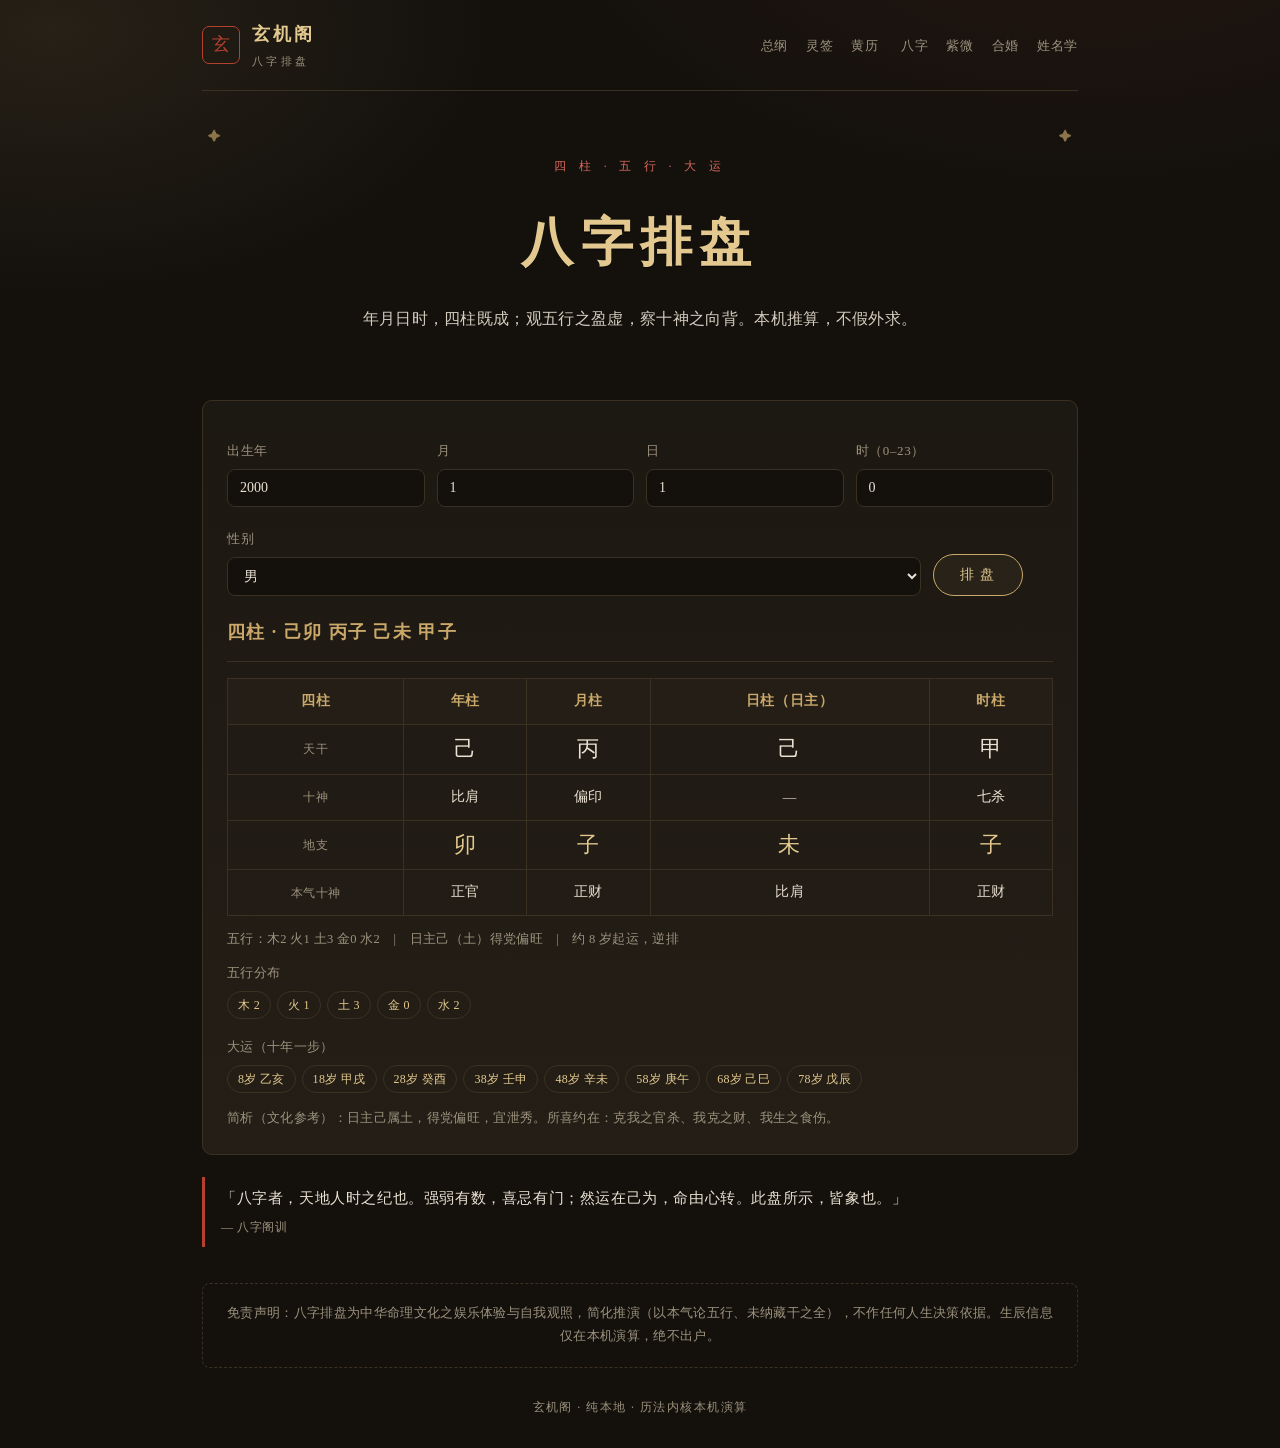
==== modules/bazi.html @ bf143e60 "chore: 将 worker.js 纳入自审排除（内部 ASSETS 绑定非外联）" ====
<!DOCTYPE html>
<html lang="zh-CN">
<head>
<meta charset="UTF-8">
<meta name="viewport" content="width=device-width, initial-scale=1.0">
<title>玄机阁 · 八字排盘</title>
<meta name="description" content="玄机阁八字排盘：四柱五行、十神大运，纯本地历法内核演算，生辰不出本机，零依赖零AI。">
<meta property="og:title" content="玄机阁 · 八字排盘">
<meta property="og:description" content="四柱五行、十神大运，本机推算，不假外求。">
<meta property="og:type" content="website">
<meta property="og:locale" content="zh_CN">
<meta name="theme-color" content="#14110d">
<link rel="icon" href="data:,">
<link rel="stylesheet" href="../assets/style.css">
</head>
<body>
<a class="skip" href="#main">跳到主要内容</a>
<div class="wrap" id="main">
  <div class="topbar">
    <div class="brand"><span class="seal">玄</span><div><b>玄机阁</b><small>八字排盘</small></div></div>
    <nav class="nav">
      <a href="../index.html">总纲</a><a href="lingqian.html">灵签</a><a href="huangli.html">黄历</a>
      <a href="bazi.html">八字</a><a href="ziwei.html">紫微</a><a href="hehun.html">合婚</a><a href="nameology.html">姓名学</a>
    </nav>
  </div>

  <header class="hero">
    <div class="kicker">四 柱 · 五 行 · 大 运</div>
    <h1>八字排盘</h1>
    <p class="edict">年月日时，四柱既成；观五行之盈虚，察十神之向背。本机推算，不假外求。</p>
  </header>

  <div class="panel">
    <div class="row">
      <div><label for="by">出生年</label><input type="number" id="by" min="1900" max="2100" value="2000"></div>
      <div><label for="bm">月</label><input type="number" id="bm" min="1" max="12" value="1"></div>
      <div><label for="bd">日</label><input type="number" id="bd" min="1" max="31" value="1"></div>
      <div><label for="bh">时（0–23）</label><input type="number" id="bh" min="0" max="23" value="0"></div>
    </div>
    <div class="row" style="margin-top:6px">
      <div><label for="bg">性别</label>
        <select id="bg"><option value="男">男</option><option value="女">女</option></select>
      </div>
      <div style="flex:0 0 auto;display:flex;align-items:flex-end">
        <button class="btn gold" id="calcBtn">排 盘</button>
      </div>
    </div>

    <div id="out" aria-live="polite" style="margin-top:20px"></div>
  </div>

  <div class="verse">「八字者，天地人时之纪也。强弱有数，喜忌有门；然运在己为，命由心转。此盘所示，皆象也。」<span class="src">— 八字阁训</span></div>

  <div class="disclaimer">免责声明：八字排盘为中华命理文化之娱乐体验与自我观照，简化推演（以本气论五行、未纳藏干之全），不作任何人生决策依据。生辰信息仅在本机演算，绝不出户。</div>
  <footer>玄机阁 · 纯本地 · 历法内核本机演算</footer>
</div>

<script defer src="../assets/config.js"></script>
<script defer src="../assets/logger.js"></script>
<script defer src="../assets/core.js"></script>
<script defer src="../assets/bazi.js"></script>
<script>
document.addEventListener('DOMContentLoaded', function () {
  if (window.XJ_LOG) XJ_LOG.install();
  (function () {
  function el(id) { return document.getElementById(id); }
  function pillarTable(r) {
    var p = r.piller;
    var head = '<tr><th>四柱</th><th>年柱</th><th>月柱</th><th>日柱（日主）</th><th>时柱</th></tr>';
    var gan = '<tr><td class="lbl">天干</td>' + p.gan.map(function (g, i) {
      return '<td class="pillar-gan' + (i === 2 ? ' qian-edict' : '') + '">' + g + '</td>';
    }).join('') + '</tr>';
    var tg = '<tr><td class="lbl">十神</td>' + p.tg.map(function (t) {
      return '<td>' + (t === '日主' ? '—' : t) + '</td>';
    }).join('') + '</tr>';
    var zhi = '<tr><td class="lbl">地支</td>' + p.zhi.map(function (z) {
      return '<td class="pillar-zi">' + z + '</td>';
    }).join('') + '</tr>';
    var dz = '<tr><td class="lbl">本气十神</td>' + p.dz.map(function (t) {
      return '<td>' + t + '</td>';
    }).join('') + '</tr>';
    return '<table class="bazi-table">' + head + gan + tg + zhi + dz + '</table>';
  }

  function showErr(msg) {
    var p = document.createElement('p');
    p.className = 'note';
    p.textContent = '推算出错：' + msg;
    el('out').innerHTML = '';
    el('out').appendChild(p);
  }

  function render() {
    var y = +el('by').value, m = +el('bm').value, d = +el('bd').value,
        h = +el('bh').value, g = el('bg').value;
    if (!y || !m || !d) return;
    if (y < 1900 || y > 2100) { showErr('出生年仅支持 1900–2100。'); return; }
    var r;
    try { r = XJ_BAZI.bazi(y, m, d, h, g); }
    catch (e) { showErr(e.message); return; }

    var wx = '<div class="wuxing-bar">';
    ['木', '火', '土', '金', '水'].forEach(function (w) {
      wx += '<span>' + w + ' ' + r.wx[w] + '</span>';
    });
    wx += '</div>';

    var dy = '<div class="wuxing-bar">';
    r.daYun.forEach(function (s) { dy += '<span>' + s.age + '岁 ' + s.gz + '</span>'; });
    dy += '</div>';

    var html = '';
    html += '<h2 style="font-size:18px">四柱 · ' + r.text.four.join(' ') + '</h2>';
    html += pillarTable(r);
    html += '<div class="note" style="margin-top:12px">五行：' + r.text.wxLine + '　|　' + r.text.meLine +
      '　|　' + r.text.daYunLine + '</div>';
    html += '<div style="margin:10px 0 4px;color:var(--muted);font-size:13px">五行分布</div>' + wx;
    html += '<div style="margin:16px 0 4px;color:var(--muted);font-size:13px">大运（十年一步）</div>' + dy;
    html += '<p class="note" style="margin-top:14px">简析（文化参考）：日主' + r.me + '属' + r.meWx +
      '，' + (r.strong ? '得党偏旺，宜泄秀' : '偏弱，宜生扶') + '。所喜约在：' + r.xi.join('、') + '。</p>';
    el('out').innerHTML = html;
  }

  el('calcBtn').addEventListener('click', render);
  render();
})();
});
</script>
</body>
</html>
---- assets/style.css ----
/* 玄机阁 · 设计系统 style.css
   沉金 / 朱砂 · 系统衬线 · 手写动效 · 尊重 prefers-reduced-motion
   零外部依赖：不引任何字体 / 库 / CDN */

:root{
  --ink:#14110d;          /* 背景 近墨微暖 */
  --ink-2:#1c1812;        /* 面板 */
  --ink-3:#241e16;        /* 面板深 */
  --gold:#c9a86a;         /* 沉金 */
  --gold-soft:#e3c98f;    /* 沉金亮 */
  --gold-dim:#8c754a;     /* 沉金暗 */
  --cinnabar:#b5402f;     /* 朱砂 */
  --cinnabar-soft:#d9685a;/* 朱砂亮 */
  --paper:#e9e1d2;        /* 宣纸正文 */
  --muted:#9c927e;        /* 次要 */
  --line:#3a3122;         /* 细线 */
  --serif:"Songti SC","STSong","SimSun","Noto Serif CJK SC","Source Han Serif SC",serif;
  --kai:"Kaiti SC","STKaiti","Kaiti","SimKai",var(--serif);
  --radius:10px;
  --maxw:920px;
}

*{box-sizing:border-box;margin:0;padding:0}
html{-webkit-text-size-adjust:100%;scroll-behavior:smooth}
body{
  font-family:var(--serif);
  background:
    radial-gradient(900px 500px at 85% -8%,rgba(181,64,47,.10),transparent 60%),
    radial-gradient(800px 480px at 4% 2%,rgba(201,168,106,.10),transparent 55%),
    var(--ink);
  color:var(--paper);
  line-height:1.85;
  letter-spacing:.02em;
  -webkit-font-smoothing:antialiased;
  min-height:100vh;
}
a{color:var(--gold-soft);text-decoration:none}
img{max-width:100%}
.wrap{max-width:var(--maxw);margin:0 auto;padding:0 22px}

/* —— 顶栏 —— */
.topbar{display:flex;align-items:center;justify-content:space-between;
  padding:18px 0;border-bottom:1px solid var(--line)}
.brand{display:flex;align-items:center;gap:12px}
.brand .seal{display:inline-grid;place-items:center;width:38px;height:38px;
  border:1px solid var(--cinnabar);border-radius:7px;color:var(--cinnabar);
  font-family:var(--kai);font-size:18px;letter-spacing:0;flex:none}
.brand b{font-size:18px;color:var(--gold-soft);letter-spacing:.18em;font-weight:600}
.brand small{display:block;color:var(--muted);font-size:11px;letter-spacing:.3em}
.nav a{color:var(--muted);font-size:13px;margin-left:18px;letter-spacing:.05em;transition:.2s}
.nav a:hover{color:var(--gold-soft)}

/* —— 扉页 / Hero —— */
.hero{text-align:center;padding:64px 0 44px;position:relative}
.hero:before,.hero:after{content:"✦";color:var(--gold-dim);font-size:13px;position:absolute;top:34px}
.hero:before{left:6px}.hero:after{right:6px}
.hero .kicker{color:var(--cinnabar-soft);letter-spacing:.4em;font-size:12px}
.hero h1{font-size:clamp(34px,7vw,52px);color:var(--gold-soft);letter-spacing:.14em;
  margin:18px 0 10px;text-shadow:0 1px 0 #000;font-weight:600}
.hero .edict{max-width:600px;margin:14px auto 0;color:var(--paper);opacity:.9;font-size:15.5px}
.hero .today{margin-top:22px;color:var(--muted);font-size:13px}
.hero .today b{color:var(--gold-soft);font-weight:400}

/* —— 按钮（印章风）—— */
.btn{display:inline-block;border:1px solid var(--cinnabar);color:var(--cinnabar-soft);
  background:rgba(181,64,47,.06);padding:11px 26px;border-radius:24px;font-size:14px;
  letter-spacing:.1em;cursor:pointer;transition:.2s;font-family:var(--serif)}
.btn:hover{background:rgba(181,64,47,.16);color:var(--paper)}
.btn.gold{border-color:var(--gold);color:var(--gold-soft);background:rgba(201,168,106,.06)}
.btn.gold:hover{background:rgba(201,168,106,.16)}
.btn:focus-visible{outline:2px solid var(--gold-soft);outline-offset:2px}

/* —— 模块宫格 —— */
.grid{display:grid;grid-template-columns:repeat(3,1fr);gap:16px;margin:30px 0}
.tile{background:linear-gradient(180deg,var(--ink-2),var(--ink-3));
  border:1px solid var(--line);border-radius:var(--radius);padding:20px 18px;
  display:block;transition:.22s;position:relative;overflow:hidden}
.tile:hover{transform:translateY(-3px);border-color:var(--gold-dim);
  box-shadow:0 10px 30px rgba(0,0,0,.4)}
.tile .ic{font-size:26px;color:var(--gold);margin-bottom:10px}
.tile h3{font-size:17px;color:var(--gold-soft);letter-spacing:.06em;margin-bottom:6px;font-weight:600}
.tile p{font-size:12.5px;color:var(--muted);line-height:1.7}
.tile .tag{position:absolute;top:14px;right:14px;font-size:10px;color:var(--muted);
  border:1px solid var(--line);border-radius:10px;padding:1px 7px;letter-spacing:.05em}
.tile .tag.hot{color:var(--cinnabar-soft);border-color:rgba(181,64,47,.5)}

/* —— 通用面板 / 卡片 —— */
.panel{background:linear-gradient(180deg,var(--ink-2),var(--ink-3));
  border:1px solid var(--line);border-radius:var(--radius);padding:24px;margin:22px 0}
.panel h2{font-size:21px;color:var(--gold);letter-spacing:.08em;border-bottom:1px solid var(--line);
  padding-bottom:12px;margin-bottom:16px;font-weight:600}
.section-title{text-align:center;color:var(--muted);letter-spacing:.3em;font-size:13px;margin:40px 0 4px}

/* —— 表单控件 —— */
label{display:block;color:var(--muted);font-size:13px;margin:14px 0 6px;letter-spacing:.05em}
input[type=date],input[type=text],input[type=number],select{
  width:100%;background:var(--ink);border:1px solid var(--line);border-radius:8px;
  color:var(--paper);font-family:var(--serif);font-size:14px;padding:10px 12px;outline:none}
input:focus,select:focus{border-color:var(--gold-dim)}
.row{display:flex;gap:12px;flex-wrap:wrap}
.row > div{flex:1;min-width:120px}

/* —— 八字排盘表 —— */
.bazi-table{width:100%;border-collapse:collapse;margin:8px 0;font-size:13.5px}
.bazi-table th,.bazi-table td{border:1px solid var(--line);padding:10px 8px;text-align:center;vertical-align:middle}
.bazi-table th{color:var(--gold);background:var(--ink-3);font-weight:600;letter-spacing:.05em}
.bazi-table .pillar-zi{font-size:22px;color:var(--gold-soft);line-height:1.3}
.bazi-table .pillar-gan{font-size:22px;color:var(--paper);line-height:1.3}
.bazi-table .lbl{color:var(--muted);font-size:12px}
.wuxing-bar{display:flex;gap:6px;flex-wrap:wrap;margin:6px 0}
.wuxing-bar span{font-size:12px;border:1px solid var(--line);border-radius:14px;padding:2px 10px;color:var(--gold-soft)}
.note{color:var(--muted);font-size:12.5px;line-height:1.8}

/* —— 灵签 —— */
.qian-stage{text-align:center;padding:18px 0}
.qian-tube{width:84px;height:120px;margin:0 auto 18px;border:1px solid var(--gold-dim);
  border-radius:10px 10px 6px 6px;background:linear-gradient(180deg,var(--ink-3),var(--ink));
  position:relative;overflow:hidden}
.qian-tube:before{content:"";position:absolute;inset:6px 10px;border:1px solid rgba(201,168,106,.25);border-radius:6px}
.qian-glyph{position:absolute;inset:0;display:grid;place-items:center;color:var(--gold-dim);font-size:30px}
.qian-result{max-width:560px;margin:0 auto}
.qian-no{font-family:var(--kai);font-size:30px;color:var(--cinnabar-soft);letter-spacing:.1em}
.qian-level{display:inline-block;font-size:12px;color:var(--gold-soft);border:1px solid var(--line);
  border-radius:12px;padding:2px 12px;margin:8px 0 14px}
.qian-poem{font-family:var(--kai);font-size:18px;color:var(--paper);line-height:2.1;
  letter-spacing:.08em;white-space:pre-line}
.qian-jie{color:var(--muted);font-size:14px;margin-top:14px;line-height:1.9}
.qian-edict{color:var(--gold-soft);font-size:14px;margin-top:14px;font-family:var(--kai);letter-spacing:.05em}

/* —— 黄历 —— */
.hl-head{display:grid;grid-template-columns:auto 1fr;gap:18px;align-items:center}
.hl-date{font-family:var(--kai);font-size:30px;color:var(--gold-soft);line-height:1.3}
.hl-sub{color:var(--muted);font-size:13px;line-height:1.9}
.hl-grid{display:grid;grid-template-columns:1fr 1fr;gap:14px;margin-top:18px}
.hl-box{background:var(--ink);border:1px solid var(--line);border-radius:8px;padding:14px 16px}
.hl-box h4{color:var(--cinnabar-soft);font-size:13px;letter-spacing:.1em;margin-bottom:8px;font-weight:600}
.hl-box .yi,.hl-box .ji{font-size:14px;line-height:2;color:var(--paper)}
.hl-box .ji{color:var(--muted)}
.zx-form{margin-top:18px}
.zx-out{margin-top:14px;font-size:15px;line-height:1.9}
.zx-out .good{color:var(--gold-soft)}
.zx-out .bad{color:var(--cinnabar-soft)}
.zx-out .flat{color:var(--muted)}

/* —— 道诀体引言 —— */
.verse{border-left:3px solid var(--cinnabar);padding:8px 0 8px 16px;color:var(--paper);
  font-size:15px;margin:12px 0;font-family:var(--kai);letter-spacing:.04em}
.verse .src{display:block;color:var(--muted);font-size:12px;margin-top:4px;font-family:var(--serif)}

/* —— 免责声明 / 页脚 —— */
.disclaimer{margin-top:36px;padding:18px 20px;border:1px dashed var(--line);border-radius:8px;
  color:var(--muted);font-size:12.5px;line-height:1.9;text-align:center}
/* —— 合婚：双方并排 —— */
.couple{display:grid;grid-template-columns:1fr 1fr;gap:16px}
.couple .side{border:1px solid var(--line);border-radius:10px;padding:14px}
.couple .side h3{margin:0 0 10px;font-size:15px;color:var(--gold);letter-spacing:.1em}
.duel{display:grid;grid-template-columns:1fr auto 1fr;gap:14px;align-items:center;margin:8px 0 18px}
.duel .mid{color:var(--gold-dim);font-size:22px}
.duel-cap{color:var(--muted);font-size:13px;margin-bottom:4px}
.duel-cap-r{text-align:right}
.xiang-box{text-align:center;margin:6px 0 18px;padding:18px;border:1px solid var(--gold-dim);border-radius:12px;
  background:linear-gradient(180deg,rgba(201,168,106,.07),transparent)}
.xiang-box .x{font-size:30px;letter-spacing:.3em;color:var(--gold);margin-bottom:8px}
.xiang-box .poem{white-space:pre-line;color:var(--ink-2);line-height:1.9;font-size:15px}
.he-dim{margin:10px 0;border:1px solid var(--line);border-radius:10px;padding:12px 14px}
.he-dim .dh{display:flex;justify-content:space-between;align-items:baseline;margin-bottom:6px}
.he-dim .dh b{color:var(--gold);font-size:14px;letter-spacing:.08em}
.he-dim .lvl{font-size:12px;color:var(--muted)}
.he-dim .rel{font-size:12px;color:var(--gold-dim);margin-bottom:4px}
.he-dim .meta{font-size:12px;color:var(--muted);margin-bottom:4px}
.he-dim .tx{font-size:13px;color:var(--ink-2);line-height:1.7}
footer{text-align:center;color:var(--muted);font-size:12px;margin-top:28px;letter-spacing:.12em;padding-bottom:30px}

/* —— 紫微斗数：十二宫盘 —— */
.palace-wrap{margin-top:18px}
.palace-grid{display:grid;grid-template-columns:repeat(4,1fr);gap:10px}
.palace{border:1px solid var(--line);border-radius:8px;padding:10px 11px;background:var(--ink-2);
  min-height:96px;display:flex;flex-direction:column;gap:5px;position:relative}
.palace.ming{border-color:var(--gold);box-shadow:0 0 0 1px rgba(201,168,106,.35) inset}
.palace .pname{font-family:var(--kai);font-size:14px;color:var(--gold-soft);letter-spacing:.06em}
.palace .pzhi{position:absolute;top:8px;right:10px;font-size:12px;color:var(--muted)}
.palace .stars{display:flex;flex-wrap:wrap;gap:4px 7px;align-content:flex-start}
.pstar-main{font-family:var(--serif);font-size:15px;color:var(--paper);font-weight:600}
.palace.ming .pstar-main{color:var(--gold-soft)}
.pstar-aux{font-size:11.5px;color:var(--muted)}
.pstar-aux.qi{color:var(--cinnabar-soft)}
.pstar-aux.good{color:var(--gold-dim)}
.hua-tags{display:flex;flex-wrap:wrap;gap:4px;margin-top:auto}
.hua-tag{font-size:10.5px;padding:1px 6px;border-radius:20px;border:1px solid var(--line);color:var(--gold-dim)}
.hua-tag.l{color:var(--cinnabar-soft);border-color:rgba(181,64,47,.4)}
.hua-tag.k{color:var(--gold-soft);border-color:rgba(201,168,106,.4)}
.four-list{display:flex;flex-wrap:wrap;gap:10px;margin-top:10px}
.four-list .fi{border:1px solid var(--line);border-radius:8px;padding:8px 12px;background:var(--ink-2);min-width:120px}
.four-list .fi b{color:var(--gold-soft);font-weight:600}
.daxian{display:flex;flex-wrap:wrap;gap:8px;margin-top:10px}
.daxian .dx{border:1px solid var(--line);border-radius:8px;padding:6px 10px;background:var(--ink-2);font-size:13px}
.daxian .dx b{color:var(--gold-soft)}
.ziwei-hl{margin-top:6px;color:var(--gold-soft);font-family:var(--kai);font-size:15px}
@media(max-width:720px){.palace-grid{grid-template-columns:repeat(2,1fr)}}

/* —— 无障碍：跳过导航 + 焦点可见（键盘 / 读屏友好）—— */
.skip{position:absolute;left:-9999px;top:0;background:var(--gold);color:var(--ink);
  padding:8px 18px;border-radius:0 0 8px 0;z-index:99;letter-spacing:.12em;font-size:13px}
.skip:focus{left:0;outline:2px solid var(--gold-soft);outline-offset:2px}
a:focus-visible,input:focus-visible,select:focus-visible,
button:focus-visible,textarea:focus-visible{outline:2px solid var(--gold-soft);
  outline-offset:2px;border-radius:4px}
:focus:not(:focus-visible){outline:none}
@media (prefers-reduced-motion: reduce){*{scroll-behavior:auto!important}}

/* —— 动效（受 reduced-motion 保护）—— */
@media (prefers-reduced-motion: no-preference){
  @keyframes xj-float{50%{transform:translateY(-7px)}}
  @keyframes xj-fade{from{opacity:0;transform:translateY(10px)}to{opacity:1;transform:none}}
  .float{animation:xj-float 5s ease-in-out infinite}
  .reveal{animation:xj-fade .6s ease both}
  @keyframes xj-draw{0%{transform:rotate(-8deg) translateY(-40px);opacity:0}
    60%{opacity:1}100%{transform:rotate(0) translateY(0);opacity:1}}
  .qian-draw{animation:xj-draw .7s cubic-bezier(.2,.7,.3,1) both}
}

/* —— 响应式 —— */
@media(max-width:720px){
  .grid{grid-template-columns:repeat(2,1fr)}
  .hl-grid{grid-template-columns:1fr}
  /* 移动端保留导航（不再整条隐藏），改为换行可点 */
  .topbar{flex-wrap:wrap;gap:8px}
  .nav{display:flex;flex-wrap:wrap;gap:4px 14px;margin-top:6px;width:100%}
  .nav a{margin-left:0}
  /* 合婚双方与结果在窄屏堆叠，避免挤压 */
  .couple{grid-template-columns:1fr}
  .duel{grid-template-columns:1fr;gap:10px;text-align:center}
  .duel .mid{transform:rotate(90deg)}
}
@media(max-width:460px){
  .grid{grid-template-columns:1fr}
}

/* —— 姓名学：五格表 / 三才配置 —— */
.name-table{width:100%;border-collapse:collapse;margin:8px 0;font-size:13.5px}
.name-table th,.name-table td{border:1px solid var(--line);padding:10px 8px;text-align:center;vertical-align:middle}
.name-table th{color:var(--gold);background:var(--ink-3);font-weight:600;letter-spacing:.05em}
.name-table .lbl{color:var(--muted);font-size:12px}
.ji-good{color:var(--gold-soft);font-weight:600}
.ji-bad{color:var(--cinnabar-soft,#b5402f);font-weight:600}
.ji-mid{color:#d8a24a;font-weight:600}
.name-notes{margin:6px 0 0}
.name-notes p{color:var(--muted);font-size:12.5px;line-height:1.85;margin:7px 0}
.name-notes b{color:var(--gold-soft);font-weight:600;margin-right:4px}
.name-notes .src{color:var(--gold-dim);font-size:11px;margin-right:6px}
.name-sancai{margin-top:6px;color:var(--muted);font-size:13px;letter-spacing:.06em}
.name-sancai b{color:var(--gold-soft);font-size:16px;margin:0 5px}
.name-summary{margin:10px 0 16px;padding:12px 14px;border:1px solid var(--line);border-radius:10px;background:var(--ink-3)}
.name-summary{display:flex;flex-wrap:wrap;align-items:center;gap:8px 16px}
.name-summary span{font-size:13px;font-weight:600}
.name-summary .verdict{width:100%;margin-top:2px}
.name-summary .verdict{color:var(--gold-soft);font-size:13px;line-height:1.7}
.name-alt-note{
  margin:10px 0;padding:8px 12px;
  border-left:3px solid var(--gold-soft,#caa45a);
  background:rgba(202,164,90,.08);
  font-size:13px;color:var(--muted);
  border-radius:4px;line-height:1.7
}
.name-alt-note .btn{margin-left:8px;padding:3px 10px;font-size:12px;vertical-align:middle}
.name-bazi{margin-top:18px;padding:14px;border:1px solid rgba(202,164,90,.3);border-radius:8px;background:rgba(202,164,90,.05)}
.name-bazi h3{font-size:15px;margin:0 0 8px;color:var(--gold-soft)}
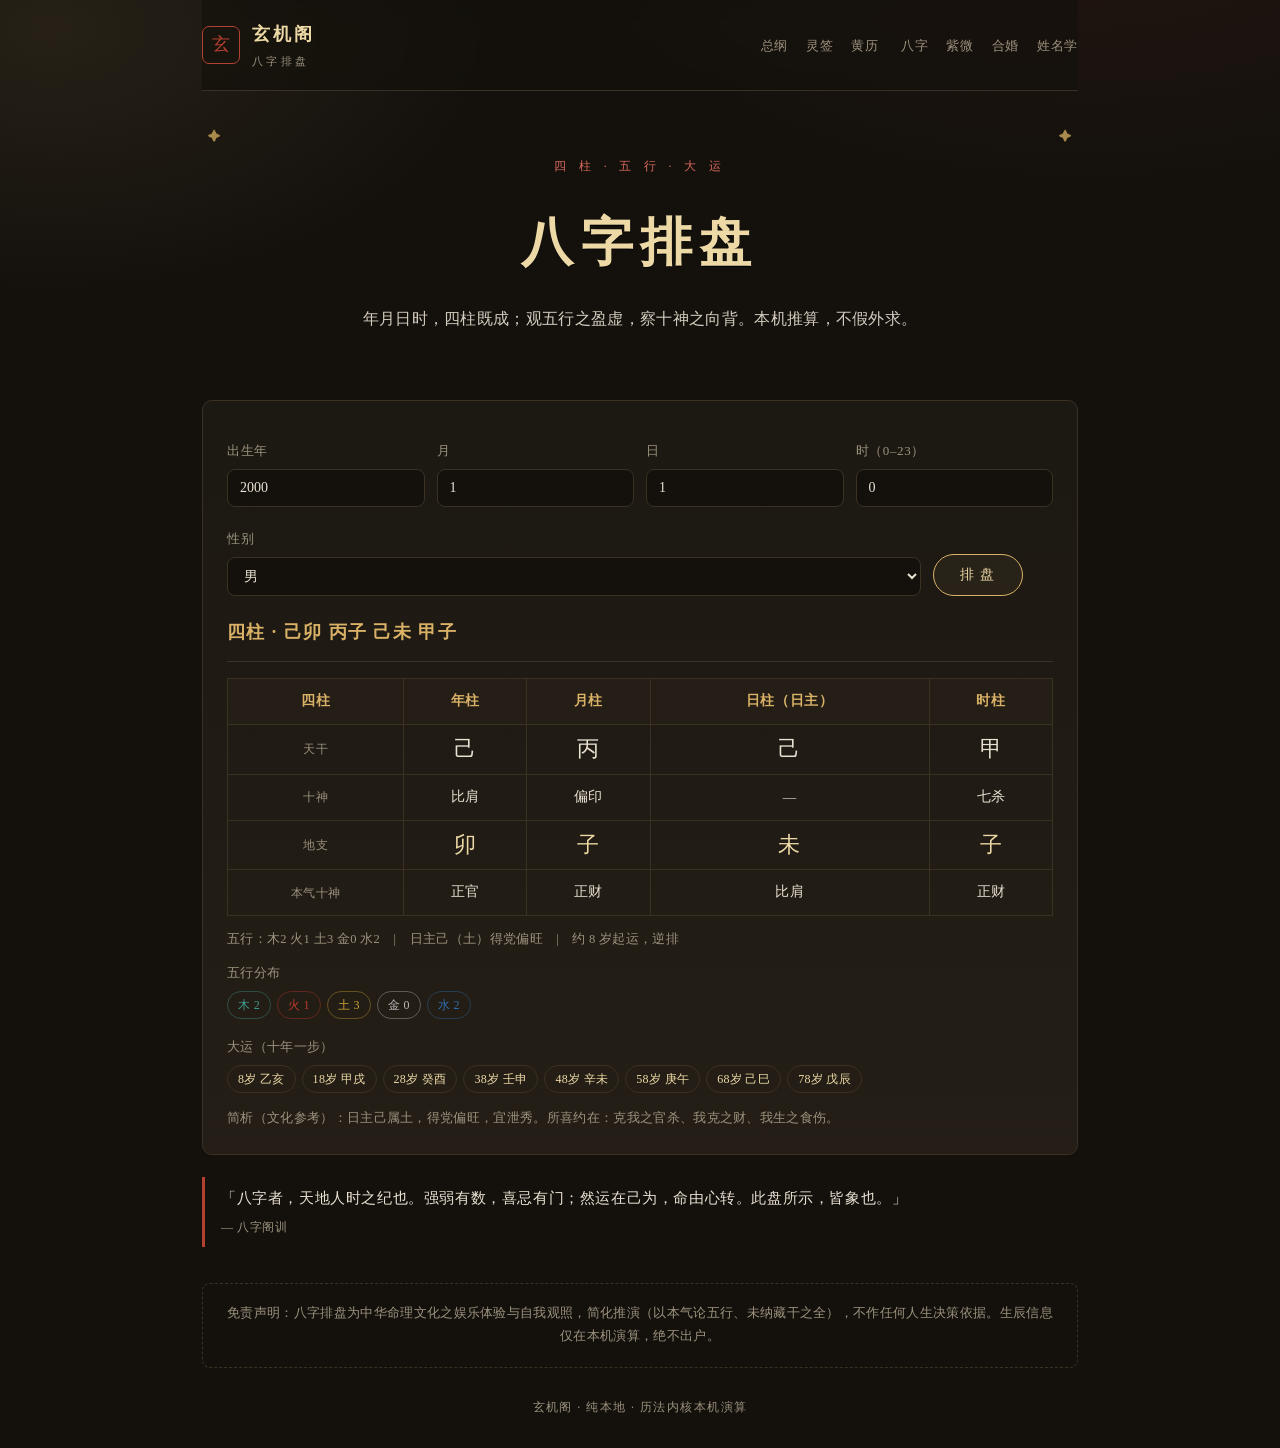
==== commit 3e48733f: "UI打磨：移动端底部标签栏+五行五色染色 - style.css 补 .bottom-tab（窄屏固定底栏）与 .wuxing-bar 五行色（mu/huo/tu/jin/shui） - 5 模块页(" ====
--- a/modules/bazi.html
+++ b/modules/bazi.html
@@ -101,7 +101,7 @@
 
     var wx = '<div class="wuxing-bar">';
     ['木', '火', '土', '金', '水'].forEach(function (w) {
-      wx += '<span>' + w + ' ' + r.wx[w] + '</span>';
+      wx += '<span class="' + ({'木':'mu','火':'huo','土':'tu','金':'jin','水':'shui'}[w]) + '">' + w + ' ' + r.wx[w] + '</span>';
     });
     wx += '</div>';
 
@@ -126,5 +126,13 @@
 })();
 });
 </script>
+<nav class="bottom-tab">
+  <a href="../index.html">🏠<span>首页</span></a>
+  <a class="active" href="bazi.html">☯<span>八字</span></a>
+  <a href="ziwei.html">🌌<span>紫微</span></a>
+  <a href="nameology.html">✍<span>姓名</span></a>
+  <a href="huangli.html">📅<span>黄历</span></a>
+  <a href="hehun.html">💞<span>合婚</span></a>
+</nav>
 </body>
 </html>
--- a/assets/style.css
+++ b/assets/style.css
@@ -6,9 +6,9 @@
   --ink:#14110d;          /* 背景 近墨微暖 */
   --ink-2:#1c1812;        /* 面板 */
   --ink-3:#241e16;        /* 面板深 */
-  --gold:#c9a86a;         /* 沉金 */
-  --gold-soft:#e3c98f;    /* 沉金亮 */
-  --gold-dim:#8c754a;     /* 沉金暗 */
+  --gold:#dab267;         /* 温润金 */
+  --gold-soft:#edd9a6;    /* 温润金亮 */
+  --gold-dim:#a98a4c;     /* 温润金暗 */
   --cinnabar:#b5402f;     /* 朱砂 */
   --cinnabar-soft:#d9685a;/* 朱砂亮 */
   --paper:#e9e1d2;        /* 宣纸正文 */
@@ -18,6 +18,12 @@
   --kai:"Kaiti SC","STKaiti","Kaiti","SimKai",var(--serif);
   --radius:10px;
   --maxw:920px;
+  /* —— UI Redesign：五行功能色（命理工具可用性升级）—— */
+  --wx-mu:#3f9b8c;   /* 木 青 */
+  --wx-huo:#c0392b;  /* 火 红 */
+  --wx-tu:#caa030;   /* 土 黄 */
+  --wx-jin:#b8b8b8;  /* 金 白 */
+  --wx-shui:#2f6fb0; /* 水 蓝 */
 }
 
 *{box-sizing:border-box;margin:0;padding:0}
@@ -40,7 +46,11 @@
 
 /* —— 顶栏 —— */
 .topbar{display:flex;align-items:center;justify-content:space-between;
-  padding:18px 0;border-bottom:1px solid var(--line)}
+  padding:18px 0;border-bottom:1px solid var(--line);
+  position:sticky;top:0;z-index:50;
+  background:rgba(20,17,13,.72);
+  backdrop-filter:saturate(140%) blur(10px);
+  -webkit-backdrop-filter:saturate(140%) blur(10px)}
 .brand{display:flex;align-items:center;gap:12px}
 .brand .seal{display:inline-grid;place-items:center;width:38px;height:38px;
   border:1px solid var(--cinnabar);border-radius:7px;color:var(--cinnabar);
@@ -98,6 +108,9 @@
   color:var(--paper);font-family:var(--serif);font-size:14px;padding:10px 12px;outline:none}
 input:focus,select:focus{border-color:var(--gold-dim)}
 .row{display:flex;gap:12px;flex-wrap:wrap}
+
+/* UI Redesign：字体分层（正文无衬线，长文/表单可读性升级） */
+.ui-sans{font-family:-apple-system,BlinkMacSystemFont,"PingFang SC","Microsoft YaHei",system-ui,sans-serif}
 .row > div{flex:1;min-width:120px}
 
 /* —— 八字排盘表 —— */
@@ -110,6 +123,21 @@
 .wuxing-bar{display:flex;gap:6px;flex-wrap:wrap;margin:6px 0}
 .wuxing-bar span{font-size:12px;border:1px solid var(--line);border-radius:14px;padding:2px 10px;color:var(--gold-soft)}
 .note{color:var(--muted);font-size:12.5px;line-height:1.8}
+
+/* —— UI Redesign：五行五色功能标签（喜用/忌神一眼可辨）—— */
+.wx-tag{display:inline-flex;align-items:center;gap:5px;font-size:12px;
+  border-radius:14px;padding:3px 10px;border:1px solid var(--line);font-weight:600;line-height:1.6}
+.wx-tag .dot{width:8px;height:8px;border-radius:50%;background:var(--muted)}
+.wx-tag.mu{color:var(--wx-mu);border-color:rgba(63,155,140,.22)}
+.wx-tag.mu .dot{background:var(--wx-mu)}
+.wx-tag.huo{color:var(--wx-huo);border-color:rgba(192,57,43,.22)}
+.wx-tag.huo .dot{background:var(--wx-huo)}
+.wx-tag.tu{color:var(--wx-tu);border-color:rgba(202,160,48,.22)}
+.wx-tag.tu .dot{background:var(--wx-tu)}
+.wx-tag.jin{color:var(--wx-jin);border-color:rgba(184,184,184,.22)}
+.wx-tag.jin .dot{background:var(--wx-jin)}
+.wx-tag.shui{color:var(--wx-shui);border-color:rgba(47,111,176,.22)}
+.wx-tag.shui .dot{background:var(--wx-shui)}
 
 /* —— 灵签 —— */
 .qian-stage{text-align:center;padding:18px 0}
@@ -196,6 +224,29 @@
 .daxian .dx{border:1px solid var(--line);border-radius:8px;padding:6px 10px;background:var(--ink-2);font-size:13px}
 .daxian .dx b{color:var(--gold-soft)}
 .ziwei-hl{margin-top:6px;color:var(--gold-soft);font-family:var(--kai);font-size:15px}
+
+/* —— UI Redesign：首屏快捷入口 + 移动端底部标签栏 —— */
+.quick-chips{display:flex;flex-wrap:wrap;gap:10px;justify-content:center;margin:18px 0 6px}
+.chip{display:inline-flex;align-items:center;gap:6px;padding:9px 16px;border:1px solid var(--line);
+  border-radius:24px;color:var(--gold-soft);font-size:14px;letter-spacing:.04em;
+  background:rgba(201,168,106,.06);transition:.2s;cursor:pointer}
+.chip:hover{background:rgba(201,168,106,.16);transform:translateY(-2px);box-shadow:var(--shadow-md,0 10px 30px rgba(0,0,0,.4))}
+.chip:focus-visible{outline:2px solid var(--gold-soft);outline-offset:2px}
+.tabbar{display:none}
+@media(max-width:720px){
+  .tabbar{display:flex;position:fixed;left:0;right:0;bottom:0;z-index:60;
+    justify-content:space-around;align-items:center;
+    padding:8px 0 calc(8px + env(safe-area-inset-bottom));
+    background:rgba(20,17,13,.92);
+    backdrop-filter:saturate(140%) blur(10px);
+    -webkit-backdrop-filter:saturate(140%) blur(10px);
+    border-top:1px solid var(--line)}
+  .tabbar a{display:flex;flex-direction:column;align-items:center;gap:3px;
+    color:var(--muted);font-size:11px;text-decoration:none;min-width:56px}
+  .tabbar a .ic{font-size:20px;line-height:1}
+  .tabbar a:hover,.tabbar a.active{color:var(--gold-soft)}
+  .tabbar a.active .ic{color:var(--cinnabar-soft)}
+}
 @media(max-width:720px){.palace-grid{grid-template-columns:repeat(2,1fr)}}
 
 /* —— 无障碍：跳过导航 + 焦点可见（键盘 / 读屏友好）—— */
@@ -223,9 +274,9 @@
 @media(max-width:720px){
   .grid{grid-template-columns:repeat(2,1fr)}
   .hl-grid{grid-template-columns:1fr}
-  /* 移动端保留导航（不再整条隐藏），改为换行可点 */
+  /* 移动端导航移至底部标签栏承载 */
   .topbar{flex-wrap:wrap;gap:8px}
-  .nav{display:flex;flex-wrap:wrap;gap:4px 14px;margin-top:6px;width:100%}
+  .nav{display:none}
   .nav a{margin-left:0}
   /* 合婚双方与结果在窄屏堆叠，避免挤压 */
   .couple{grid-template-columns:1fr}
@@ -265,3 +316,26 @@
 .name-alt-note .btn{margin-left:8px;padding:3px 10px;font-size:12px;vertical-align:middle}
 .name-bazi{margin-top:18px;padding:14px;border:1px solid rgba(202,164,90,.3);border-radius:8px;background:rgba(202,164,90,.05)}
 .name-bazi h3{font-size:15px;margin:0 0 8px;color:var(--gold-soft)}
+
+/* 移动端底部标签栏（与首页统一导航） */
+.bottom-tab{display:none}
+@media(max-width:720px){
+  .bottom-tab{display:flex;position:fixed;left:0;right:0;bottom:0;z-index:100;
+    justify-content:space-around;
+    background:rgba(20,17,13,.92);
+    backdrop-filter:saturate(140%) blur(10px);
+    -webkit-backdrop-filter:saturate(140%) blur(10px);
+    border-top:1px solid var(--line);
+    padding:6px 4px calc(6px + env(safe-area-inset-bottom))}
+  .bottom-tab a{display:flex;flex-direction:column;align-items:center;gap:2px;
+    min-width:44px;padding:4px 2px;color:var(--muted);text-decoration:none;font-size:11px}
+  .bottom-tab a:hover,.bottom-tab a:focus-visible{color:var(--gold-soft)}
+  .bottom-tab a.active{color:var(--gold-soft)}
+  body{padding-bottom:54px}
+}
+/* 五行分布条染色（呼应首页五色标签） */
+.wuxing-bar span.mu{color:var(--wx-mu);border-color:rgba(63,155,140,.4)}
+.wuxing-bar span.huo{color:var(--wx-huo);border-color:rgba(192,57,43,.4)}
+.wuxing-bar span.tu{color:var(--wx-tu);border-color:rgba(202,160,48,.4)}
+.wuxing-bar span.jin{color:var(--wx-jin);border-color:rgba(184,184,184,.4)}
+.wuxing-bar span.shui{color:var(--wx-shui);border-color:rgba(47,111,176,.4)}
